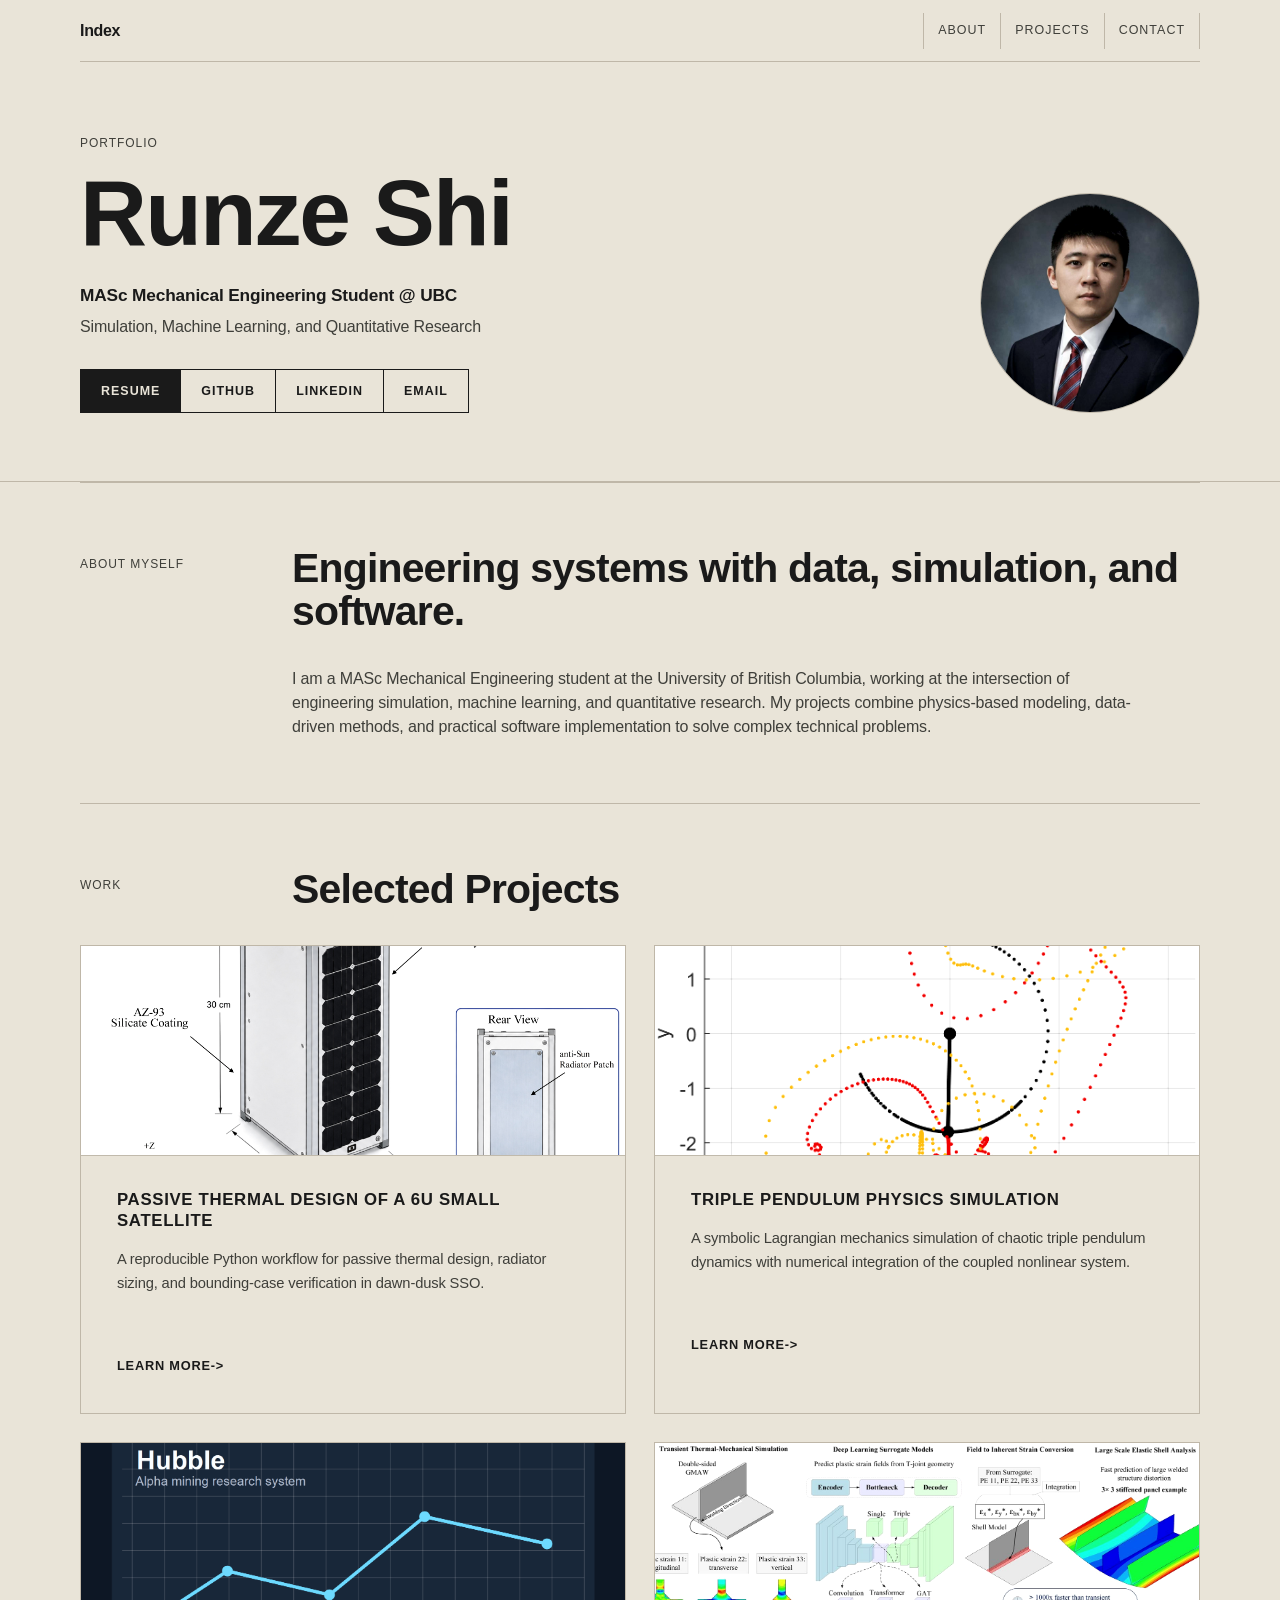
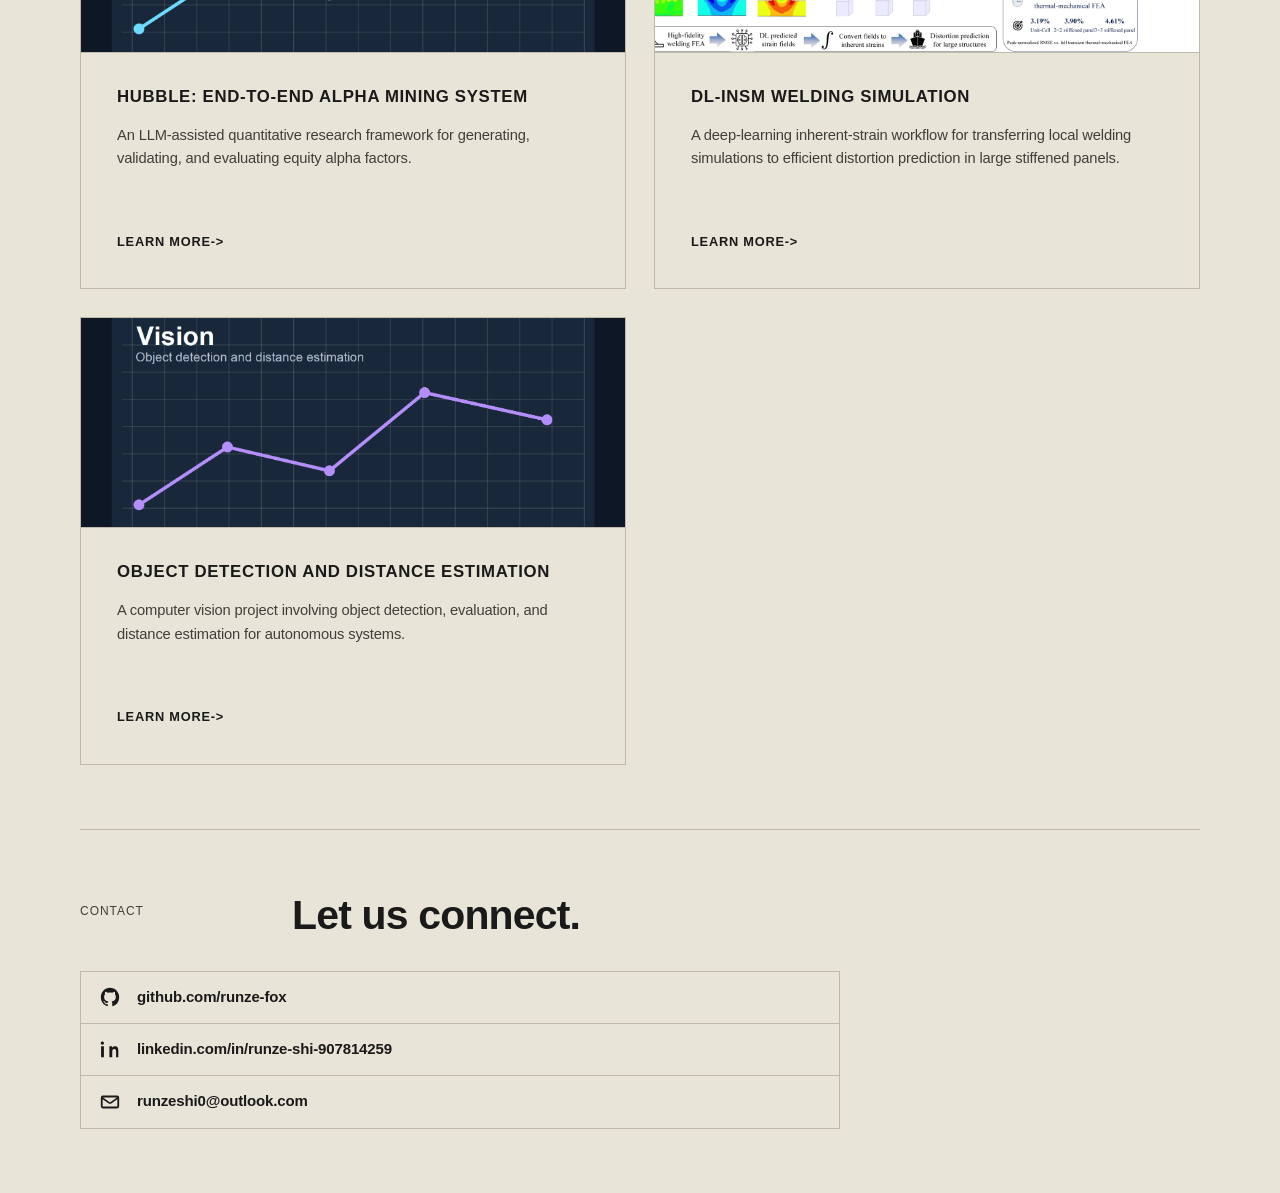
==== index.html @ c8fdd729 "Refine project card layout" ====
<!DOCTYPE html>
<html lang="en">

<head>
  <meta charset="UTF-8">
  <meta name="viewport" content="width=device-width, initial-scale=1.0">
  <title>Runze Shi | Portfolio</title>
  <link rel="stylesheet" href="style.css">
</head>

<body>
  <header class="site-header">
    <nav class="nav container">
      <a class="nav-logo" href="index.html">Index</a>
      <div class="nav-links">
        <a href="#about">About</a>
        <a href="#projects">Projects</a>
        <a href="#contact">Contact</a>
      </div>
    </nav>

    <section class="hero container">
      <div class="hero-content">
        <p class="eyebrow">Portfolio</p>
        <h1>Runze Shi</h1>
        <p class="subtitle">MASc Mechanical Engineering Student @ UBC</p>
        <p class="tagline">Simulation, Machine Learning, and Quantitative Research</p>
        <div class="button-row">
          <a class="button primary" href="resume.pdf">Resume</a>
          <a class="button" href="https://github.com/runze-fox">GitHub</a>
          <a class="button" href="https://www.linkedin.com/in/runze-shi-907814259/">LinkedIn</a>
          <a class="button" href="mailto:runzeshi0@outlook.com">Email</a>
        </div>
      </div>
      <img class="profile-image" src="images/myself.jpg" alt="Runze Shi portrait">
    </section>
  </header>

  <main>
    <section id="about" class="section container">
      <div class="section-heading">
        <p class="eyebrow">About Myself</p>
        <h2>Engineering systems with data, simulation, and software.</h2>
      </div>
      <p class="about-text">
        I am a MASc Mechanical Engineering student at the University of British Columbia, working at the intersection of
        engineering simulation, machine learning, and quantitative research. My projects combine physics-based modeling,
        data-driven methods, and practical software implementation to solve complex technical problems.
      </p>
    </section>

    <section id="projects" class="section container">
      <div class="section-heading">
        <p class="eyebrow">Work</p>
        <h2>Selected Projects</h2>
      </div>

      <div class="project-grid">
        <article class="project-card">
          <img src="images/satellite/6u%20thermal%20zoning%20figure.jpg"
            alt="Passive thermal zoning layout of a 6U small satellite">
          <div class="project-card-body">
            <h3>Passive Thermal Design of a 6U Small Satellite</h3>
            <p>A reproducible Python workflow for passive thermal design, radiator sizing, and bounding-case
              verification in dawn-dusk SSO.</p>
            <a class="details-button" href="projects/satellite.html">Learn More</a>
          </div>
        </article>

        <article class="project-card">
          <img src="images/pendulum/triple_pendulum_hd.png" alt="Triple pendulum chaotic trajectory visualization">
          <div class="project-card-body">
            <h3>Triple Pendulum Physics Simulation</h3>
            <p>A symbolic Lagrangian mechanics simulation of chaotic triple pendulum dynamics with numerical
              integration of the coupled nonlinear system.</p>
            <a class="details-button" href="projects/pendulum.html">Learn More</a>
          </div>
        </article>

        <article class="project-card">
          <img src="images/hubble-cover.png" alt="Hubble alpha mining system cover">
          <div class="project-card-body">
            <h3>Hubble: End-to-end Alpha Mining System</h3>
            <p>An LLM-assisted quantitative research framework for generating, validating, and evaluating equity alpha
              factors.</p>
            <a class="details-button" href="projects/hubble.html">Learn More</a>
          </div>
        </article>

        <article class="project-card">
          <img src="images/welding-cover.jpg" alt="DL-InSM welding simulation graphical abstract">
          <div class="project-card-body">
            <h3>DL-InSM Welding Simulation</h3>
            <p>A deep-learning inherent-strain workflow for transferring local welding simulations to efficient
              distortion prediction in large stiffened panels.</p>
            <a class="details-button" href="projects/welding.html">Learn More</a>
          </div>
        </article>

        <article class="project-card">
          <img src="images/dji-cover.png" alt="Object detection and distance estimation cover">
          <div class="project-card-body">
            <h3>Object Detection and Distance Estimation</h3>
            <p>A computer vision project involving object detection, evaluation, and distance estimation for autonomous
              systems.</p>
            <a class="details-button" href="projects/dji.html">Learn More</a>
          </div>
        </article>
      </div>
    </section>

    <section id="contact" class="section container contact-section">
      <div class="section-heading">
        <p class="eyebrow">Contact</p>
        <h2>Let us connect.</h2>
      </div>
      <div class="contact-links">
        <a class="contact-link" href="https://github.com/runze-fox" aria-label="GitHub profile">
          <svg class="contact-icon" viewBox="0 0 24 24" aria-hidden="true">
            <path
              d="M12 2C6.48 2 2 6.58 2 12.25c0 4.53 2.87 8.37 6.84 9.73.5.09.68-.22.68-.49 0-.24-.01-.88-.01-1.72-2.78.62-3.37-1.37-3.37-1.37-.45-1.18-1.11-1.5-1.11-1.5-.91-.64.07-.63.07-.63 1 .07 1.53 1.06 1.53 1.06.89 1.56 2.34 1.11 2.91.85.09-.66.35-1.11.63-1.37-2.22-.26-4.56-1.14-4.56-5.06 0-1.12.39-2.03 1.03-2.75-.1-.26-.45-1.3.1-2.71 0 0 .84-.28 2.75 1.05A9.36 9.36 0 0 1 12 7c.85 0 1.7.12 2.5.34 1.9-1.33 2.74-1.05 2.74-1.05.55 1.41.2 2.45.1 2.71.64.72 1.03 1.63 1.03 2.75 0 3.93-2.34 4.79-4.57 5.05.36.32.68.94.68 1.9 0 1.37-.01 2.47-.01 2.8 0 .27.18.59.69.49A10.2 10.2 0 0 0 22 12.25C22 6.58 17.52 2 12 2Z">
            </path>
          </svg>
          <span>github.com/runze-fox</span>
        </a>
        <a class="contact-link" href="https://www.linkedin.com/in/runze-shi-907814259/" aria-label="LinkedIn profile">
          <svg class="contact-icon" viewBox="0 0 24 24" aria-hidden="true">
            <path
              d="M5.37 21H2.24V8.98h3.13V21ZM3.8 7.33A1.82 1.82 0 1 1 3.81 3.7a1.82 1.82 0 0 1 0 3.63ZM21.76 21h-3.13v-5.85c0-1.4-.03-3.19-1.94-3.19-1.94 0-2.24 1.52-2.24 3.08V21h-3.13V8.98h3v1.64h.04c.42-.79 1.44-1.63 2.96-1.63 3.17 0 3.75 2.09 3.75 4.8V21h-.31Z">
            </path>
          </svg>
          <span>linkedin.com/in/runze-shi-907814259</span>
        </a>
        <a class="contact-link" href="mailto:runzeshi0@outlook.com" aria-label="Email Runze Shi">
          <svg class="contact-icon" viewBox="0 0 24 24" aria-hidden="true">
            <path
              d="M4.25 5h15.5A2.25 2.25 0 0 1 22 7.25v9.5A2.25 2.25 0 0 1 19.75 19H4.25A2.25 2.25 0 0 1 2 16.75v-9.5A2.25 2.25 0 0 1 4.25 5Zm.14 2 7.33 5.15c.17.12.39.12.56 0L19.61 7H4.39Zm15.61 1.92-6.57 4.61a2.48 2.48 0 0 1-2.86 0L4 8.92v7.83c0 .14.11.25.25.25h15.5c.14 0 .25-.11.25-.25V8.92Z">
            </path>
          </svg>
          <span>runzeshi0@outlook.com</span>
        </a>
      </div>
    </section>
  </main>
</body>

</html>
---- style.css ----
:root {
  --braun-bg: #E9E4D8;
  --braun-surface: #DED8CB;
  --braun-text-main: #1A1A1A;
  --braun-text-muted: #3F3F3A;
  --braun-border: #BFB7A8;
  --braun-accent-yellow: #FFCC00;

  --bg: var(--braun-bg);
  --bg-soft: var(--braun-surface);
  --card: var(--braun-bg);
  --card-hover: #E7E7E7;
  --text: var(--braun-text-main);
  --muted: var(--braun-text-muted);
  --subtle: var(--braun-text-muted);
  --accent: var(--braun-accent-yellow);
  --accent-strong: var(--braun-text-main);
  --border: var(--braun-border);
  --shadow: none;
}

* {
  box-sizing: border-box;
  border-radius: 0 !important;
  box-shadow: none !important;
}

html {
  scroll-behavior: smooth;
}

body {
  margin: 0;
  background: var(--braun-bg);
  color: var(--braun-text-main);
  font-family: "Inter", "Helvetica Neue", Arial, sans-serif;
  font-size: 15px;
  line-height: 1.5;
  letter-spacing: -0.01em;
}

a {
  color: inherit;
  text-decoration: none;
  transition: all 0.1s ease;
}

img {
  display: block;
  max-width: 100%;
}

.container {
  width: min(100% - 48px, 1120px);
  margin: 0 auto;
}

.site-header {
  background: var(--braun-bg);
  border-bottom: 1px solid var(--braun-border);
}

.nav {
  display: flex;
  align-items: center;
  justify-content: space-between;
  min-height: 62px;
  border-bottom: 1px solid var(--braun-border);
}

.nav-logo {
  color: var(--braun-text-main);
  font-size: 1rem;
  font-weight: 700;
  letter-spacing: -0.02em;
}

.nav-links {
  display: flex;
  gap: 0;
  color: var(--braun-text-muted);
  font-size: 0.78rem;
  font-weight: 500;
  letter-spacing: 0.08em;
  text-transform: uppercase;
}

.nav-links a {
  display: inline-flex;
  align-items: center;
  min-height: 36px;
  padding: 0 14px;
  border-left: 1px solid var(--braun-border);
}

.nav-links a:last-child {
  border-right: 1px solid var(--braun-border);
}

.nav-links a:hover,
.contact-links a:hover {
  background: var(--braun-accent-yellow);
  color: #000;
}

.hero {
  display: grid;
  grid-template-columns: minmax(0, 1fr) 220px;
  gap: 56px;
  align-items: end;
  padding: 72px 0 68px;
}

.eyebrow {
  margin: 0 0 18px;
  color: var(--braun-text-muted);
  font-size: 0.75rem;
  font-weight: 500;
  letter-spacing: 0.08em;
  text-transform: uppercase;
}

h1,
h2,
h3,
p {
  overflow-wrap: anywhere;
}

h1,
h2,
h3 {
  color: var(--braun-text-main);
  font-weight: 700;
  letter-spacing: -0.02em;
}

h1 {
  margin: 0;
  font-size: clamp(3rem, 8vw, 5.8rem);
  line-height: 0.94;
}

h2 {
  margin: 0;
  font-size: clamp(1.55rem, 3.2vw, 2.65rem);
  line-height: 1.05;
}

h3 {
  margin: 0;
  font-size: 1.35rem;
  line-height: 1.12;
}

.subtitle {
  max-width: 720px;
  margin: 26px 0 6px;
  color: var(--braun-text-main);
  font-size: 1.08rem;
  font-weight: 700;
}

.tagline {
  max-width: 720px;
  margin: 0;
  color: var(--braun-text-muted);
  font-size: 1rem;
}

.button-row {
  display: flex;
  flex-wrap: wrap;
  gap: 0;
  margin-top: 30px;
}

.button,
.details-button,
.back-link {
  display: inline-flex;
  align-items: center;
  justify-content: center;
  min-height: 44px;
  padding: 0 20px;
  border: 1px solid var(--braun-text-main);
  background: transparent;
  color: var(--braun-text-main);
  font-size: 0.78rem;
  font-weight: 700;
  letter-spacing: 0.08em;
  text-transform: uppercase;
  transition: all 0.1s ease;
}

.button+.button,
.link-list .button+.button {
  margin-left: -1px;
}

.button:hover,
.back-link:hover {
  background: var(--braun-text-main);
  color: var(--braun-bg);
}

.button.primary,
.details-button {
  background: var(--braun-text-main);
  border-color: var(--braun-text-main);
  color: var(--braun-bg);
}

.button.primary:hover,
.details-button:hover {
  background: var(--braun-accent-yellow);
  border-color: var(--braun-accent-yellow);
  color: #000;
}

.profile-image {
  width: 220px;
  aspect-ratio: 1;
  object-fit: cover;
  object-position: center 42%;
  border: 1px solid var(--braun-border);
  border-radius: 50% !important;
  filter: grayscale(10%) contrast(105%);
}

.section {
  padding: 64px 0;
  border-top: 1px solid var(--braun-border);
}

.section-heading {
  display: grid;
  grid-template-columns: 180px minmax(0, 1fr);
  gap: 32px;
  align-items: start;
  max-width: none;
  margin-bottom: 34px;
}

.section-heading .eyebrow {
  margin: 0;
  padding-top: 8px;
}

.about-text {
  max-width: 860px;
  margin: 0 0 0 212px;
  color: var(--braun-text-muted);
  font-size: 1rem;
}

.project-grid {
  display: grid;
  grid-template-columns: repeat(2, minmax(0, 1fr));
  gap: 28px;
  background: transparent;
  border: 0;
}

.project-card {
  overflow: hidden;
  background: var(--braun-bg);
  border: 1px solid var(--braun-border);
  transition: all 0.1s ease;
}

.project-card:hover {
  background: var(--card-hover);
}

.project-card img {
  width: 100%;
  height: 210px;
  object-fit: cover;
  background: var(--braun-surface);
  border-bottom: 1px solid var(--braun-border);
  filter: grayscale(10%) contrast(105%);
}

.project-card-body {
  padding: 34px 36px 36px;
}

.project-card-body h3 {
  font-size: 1.05rem;
  line-height: 1.25;
  letter-spacing: 0.04em;
  text-transform: uppercase;
}

.project-card-body p {
  min-height: 78px;
  margin: 16px 0 28px;
  color: var(--braun-text-muted);
  font-size: 0.92rem;
  font-weight: 400;
  line-height: 1.62;
}

.project-card .details-button {
  min-height: auto;
  padding: 0;
  border: 0;
  background: transparent;
  color: var(--braun-text-main);
  font-size: 0.8rem;
  letter-spacing: 0.06em;
}

.project-card .details-button::after {
  content: " ->";
  color: var(--braun-text-main);
}

.project-card .details-button:hover {
  background: transparent;
  color: var(--braun-text-main);
}

.project-card .details-button:hover::after {
  color: var(--braun-accent-yellow);
}

.contact-section {
  border-top: 1px solid var(--braun-border);
}

.contact-links {
  display: grid;
  gap: 0;
  max-width: 760px;
  border: 1px solid var(--braun-border);
}

.contact-link {
  display: flex;
  align-items: center;
  gap: 16px;
  min-height: 52px;
  padding: 0 18px;
  background: var(--braun-bg);
  border-bottom: 1px solid var(--braun-border);
  color: var(--braun-text-main);
  font-weight: 700;
  transition: all 0.1s ease;
}

.contact-link:last-child {
  border-bottom: 0;
}

.contact-link:hover {
  background: var(--braun-accent-yellow);
  color: #000;
}

.contact-icon {
  flex: 0 0 22px;
  width: 22px;
  height: 22px;
  fill: currentColor;
}

.contact-link span {
  overflow-wrap: anywhere;
}

.project-page {
  padding: 56px 0 78px;
}

.project-hero {
  max-width: 900px;
  margin-bottom: 36px;
}

.project-hero h1 {
  margin-bottom: 20px;
  font-size: clamp(2rem, 4vw, 3.5rem);
  line-height: 1;
}

.project-summary {
  max-width: 820px;
  color: var(--braun-text-main);
  font-size: 1.08rem;
}

.detail-section {
  padding: 44px 0;
  border-top: 1px solid var(--braun-border);
}

.detail-section h2 {
  margin: 0 0 26px;
  padding-bottom: 14px;
  border-bottom: 1px solid var(--braun-border);
  font-size: clamp(1.2rem, 2vw, 1.75rem);
  line-height: 1.04;
}

.detail-section> :not(h2) {
  max-width: 980px;
}

.detail-section p,
.detail-section li {
  color: var(--braun-text-main);
}

.detail-section p {
  margin-top: 0;
  max-width: 980px;
  font-size: 1.03rem;
}

.detail-section ul {
  max-width: 980px;
  margin: 0;
  padding-left: 18px;
}

.detail-section li+li {
  margin-top: 10px;
}

.figure-grid {
  display: grid;
  grid-template-columns: 1fr;
  gap: 1px;
  background: var(--braun-border);
  border: 1px solid var(--braun-border);
}

.paper-figure-grid {
  grid-template-columns: repeat(2, minmax(0, 1fr));
}

.paper-figure-grid .wide {
  grid-column: 1 / -1;
}

.figure-placeholder {
  display: grid;
  min-height: 240px;
  place-items: center;
  padding: 24px;
  background: var(--braun-surface);
  border: 1px dashed var(--braun-border);
  color: var(--braun-text-muted);
  text-align: center;
}

.figure-card {
  overflow: hidden;
  margin: 0;
  background: var(--braun-bg);
  border: 0;
}

.figure-card img {
  width: 100%;
  aspect-ratio: 16 / 9;
  object-fit: contain;
  background: #F5F2EA;
  border-bottom: 1px solid var(--braun-border);
  filter: grayscale(10%) contrast(105%);
}

.figure-card video {
  display: block;
  width: 100%;
  aspect-ratio: 16 / 9;
  background: #0B0B0E;
  border-bottom: 1px solid var(--braun-border);
}

.figure-card figcaption {
  padding: 18px 20px;
  color: var(--braun-text-main);
  font-size: 0.95rem;
}

.project-note {
  padding: 16px 18px;
  background: var(--braun-surface);
  border-left: 4px solid var(--braun-accent-yellow);
}

.link-list {
  display: flex;
  flex-wrap: wrap;
  gap: 0;
}

.footer-actions {
  padding-top: 44px;
  border-top: 1px solid var(--braun-border);
}

@media (max-width: 760px) {
  .container {
    width: min(100% - 28px, 1120px);
  }

  .nav {
    align-items: flex-start;
    flex-direction: column;
    gap: 14px;
    padding: 18px 0;
  }

  .nav-links {
    width: 100%;
    display: grid;
    grid-template-columns: repeat(3, 1fr);
  }

  .nav-links a {
    justify-content: center;
    border: 1px solid var(--braun-border);
    border-right: 0;
  }

  .nav-links a:last-child {
    border-right: 1px solid var(--braun-border);
  }

  .hero {
    grid-template-columns: 1fr;
    gap: 32px;
    align-items: start;
    padding: 52px 0 58px;
  }

  .profile-image {
    width: min(100%, 240px);
  }

  .section {
    padding: 52px 0;
  }

  .section-heading {
    grid-template-columns: 1fr;
    gap: 18px;
  }

  .about-text {
    margin-left: 0;
  }

  .project-grid,
  .figure-grid {
    grid-template-columns: 1fr;
  }

  .paper-figure-grid .wide {
    grid-column: auto;
  }

  .project-card-body p {
    min-height: 0;
  }

  .button,
  .back-link {
    width: 100%;
  }

  .button+.button,
  .link-list .button+.button {
    margin-left: 0;
    margin-top: -1px;
  }

  .button-row,
  .link-list {
    width: 100%;
  }
}
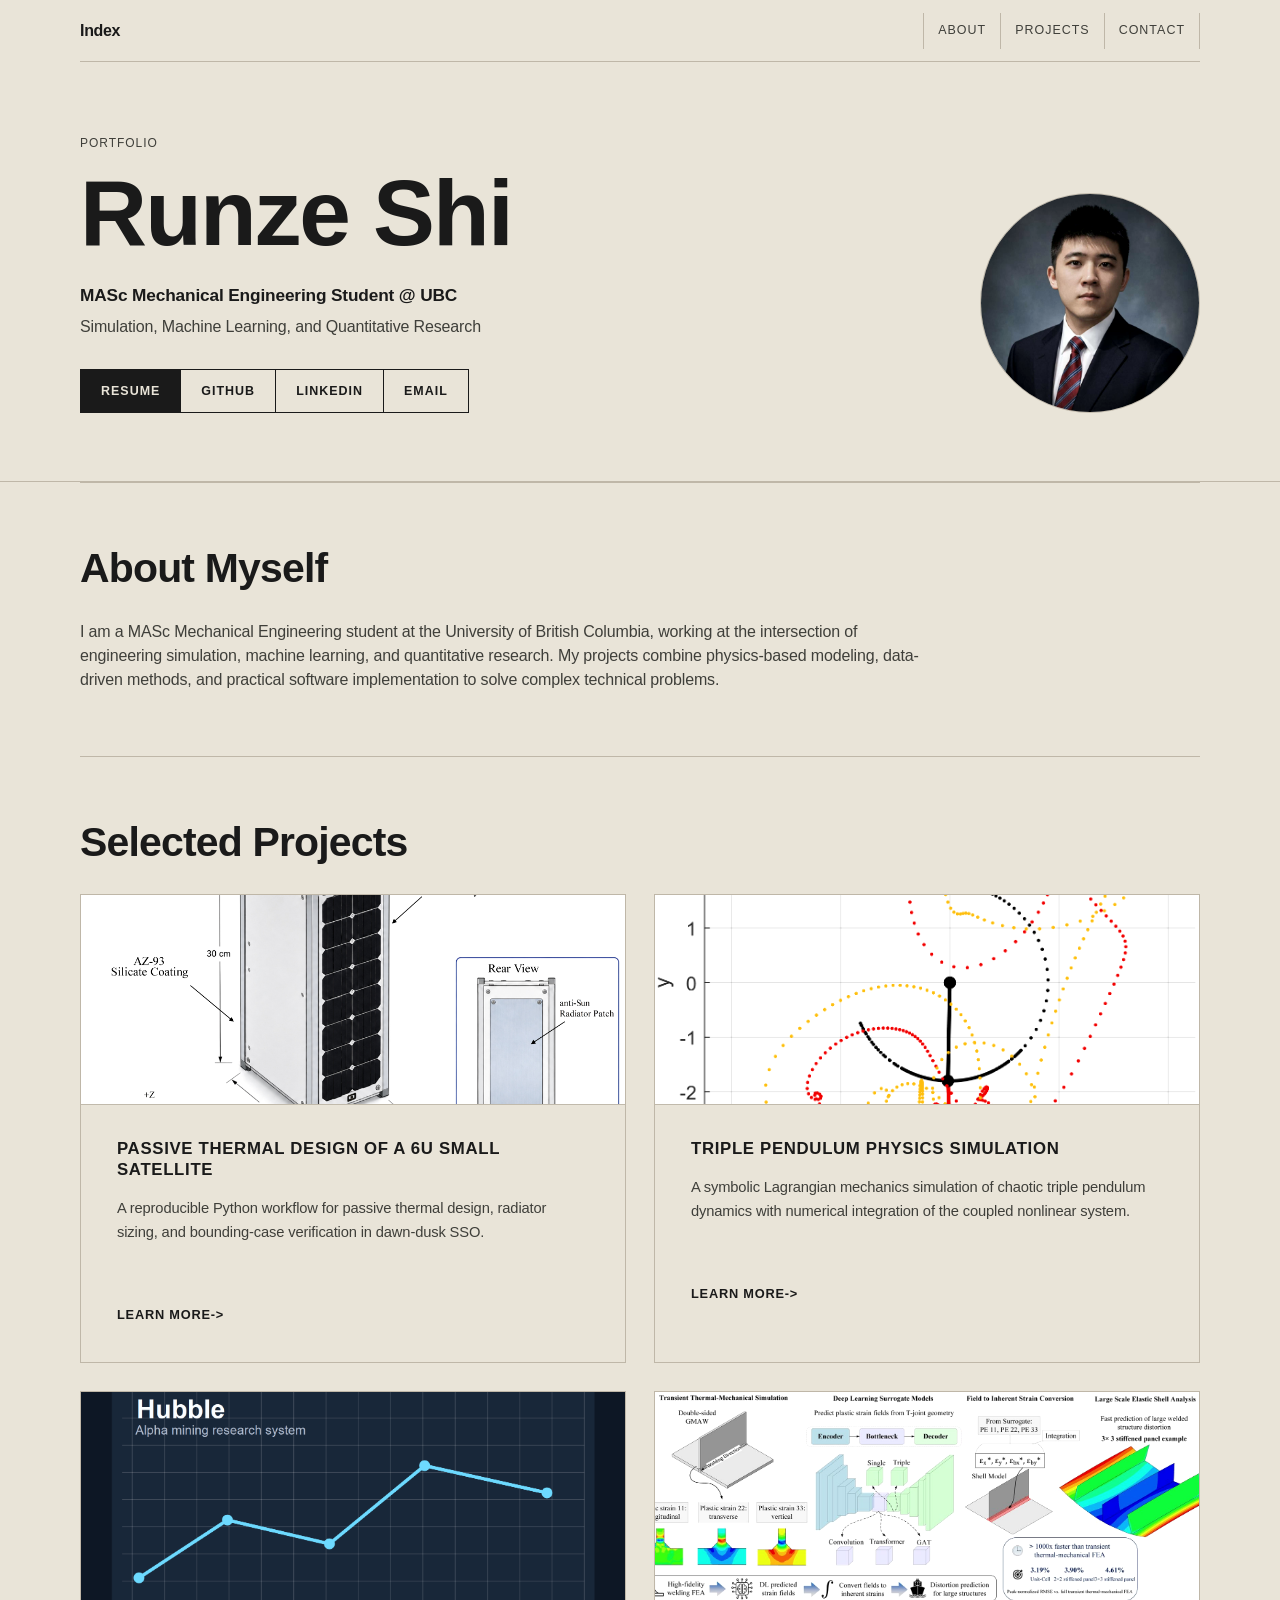
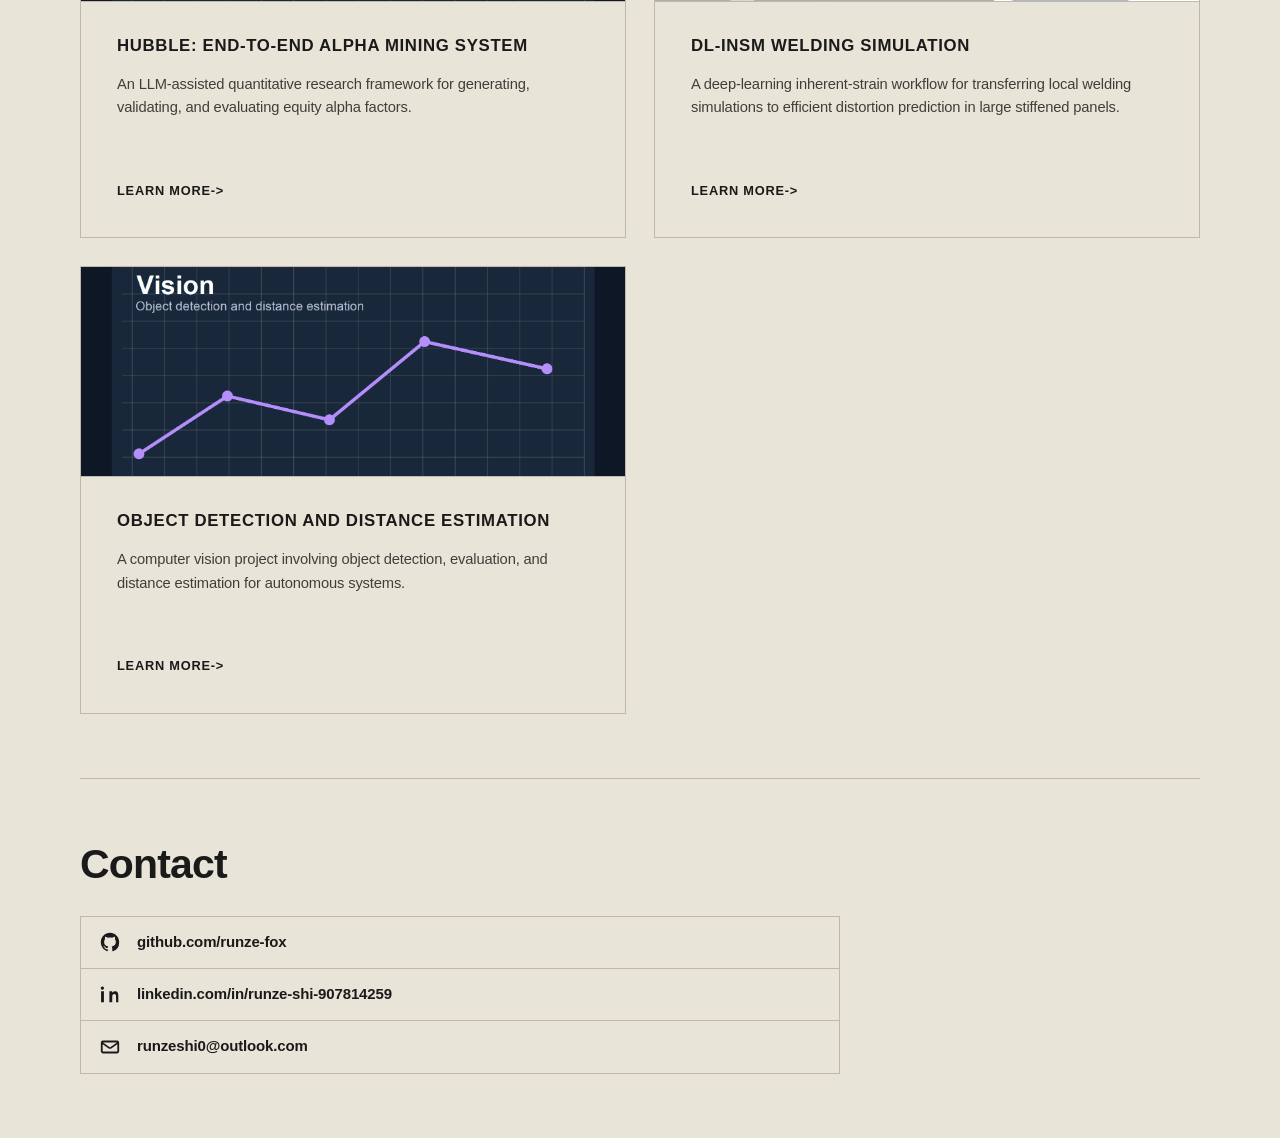
==== commit 24ce7308: "Simplify homepage section headings" ====
--- a/index.html
+++ b/index.html
@@ -39,8 +39,7 @@
   <main>
     <section id="about" class="section container">
       <div class="section-heading">
-        <p class="eyebrow">About Myself</p>
-        <h2>Engineering systems with data, simulation, and software.</h2>
+        <h2>About Myself</h2>
       </div>
       <p class="about-text">
         I am a MASc Mechanical Engineering student at the University of British Columbia, working at the intersection of
@@ -51,7 +50,6 @@
 
     <section id="projects" class="section container">
       <div class="section-heading">
-        <p class="eyebrow">Work</p>
         <h2>Selected Projects</h2>
       </div>
 
@@ -111,8 +109,7 @@
 
     <section id="contact" class="section container contact-section">
       <div class="section-heading">
-        <p class="eyebrow">Contact</p>
-        <h2>Let us connect.</h2>
+        <h2>Contact</h2>
       </div>
       <div class="contact-links">
         <a class="contact-link" href="https://github.com/runze-fox" aria-label="GitHub profile">
--- a/style.css
+++ b/style.css
@@ -234,22 +234,13 @@
 }
 
 .section-heading {
-  display: grid;
-  grid-template-columns: 180px minmax(0, 1fr);
-  gap: 32px;
-  align-items: start;
-  max-width: none;
-  margin-bottom: 34px;
-}
-
-.section-heading .eyebrow {
-  margin: 0;
-  padding-top: 8px;
+  max-width: 860px;
+  margin-bottom: 30px;
 }
 
 .about-text {
   max-width: 860px;
-  margin: 0 0 0 212px;
+  margin: 0;
   color: var(--braun-text-muted);
   font-size: 1rem;
 }
@@ -546,11 +537,6 @@
     padding: 52px 0;
   }
 
-  .section-heading {
-    grid-template-columns: 1fr;
-    gap: 18px;
-  }
-
   .about-text {
     margin-left: 0;
   }
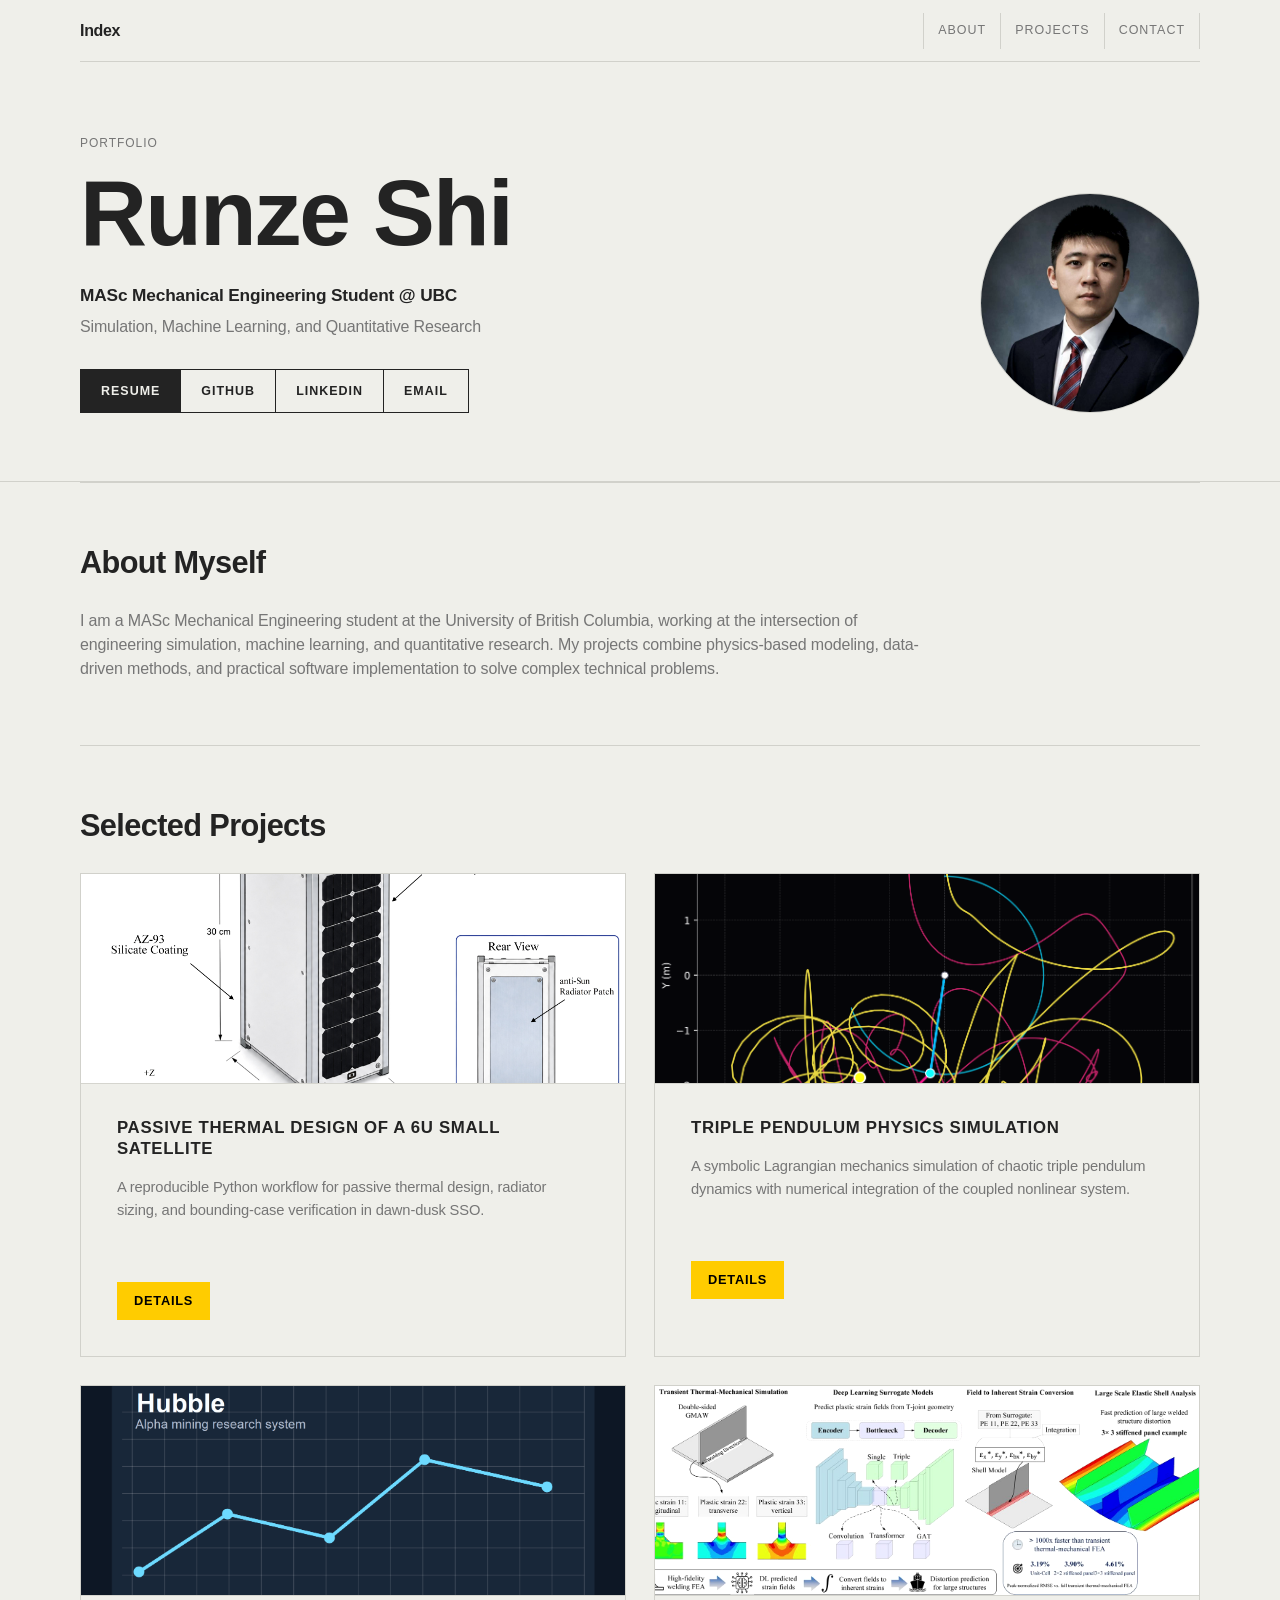
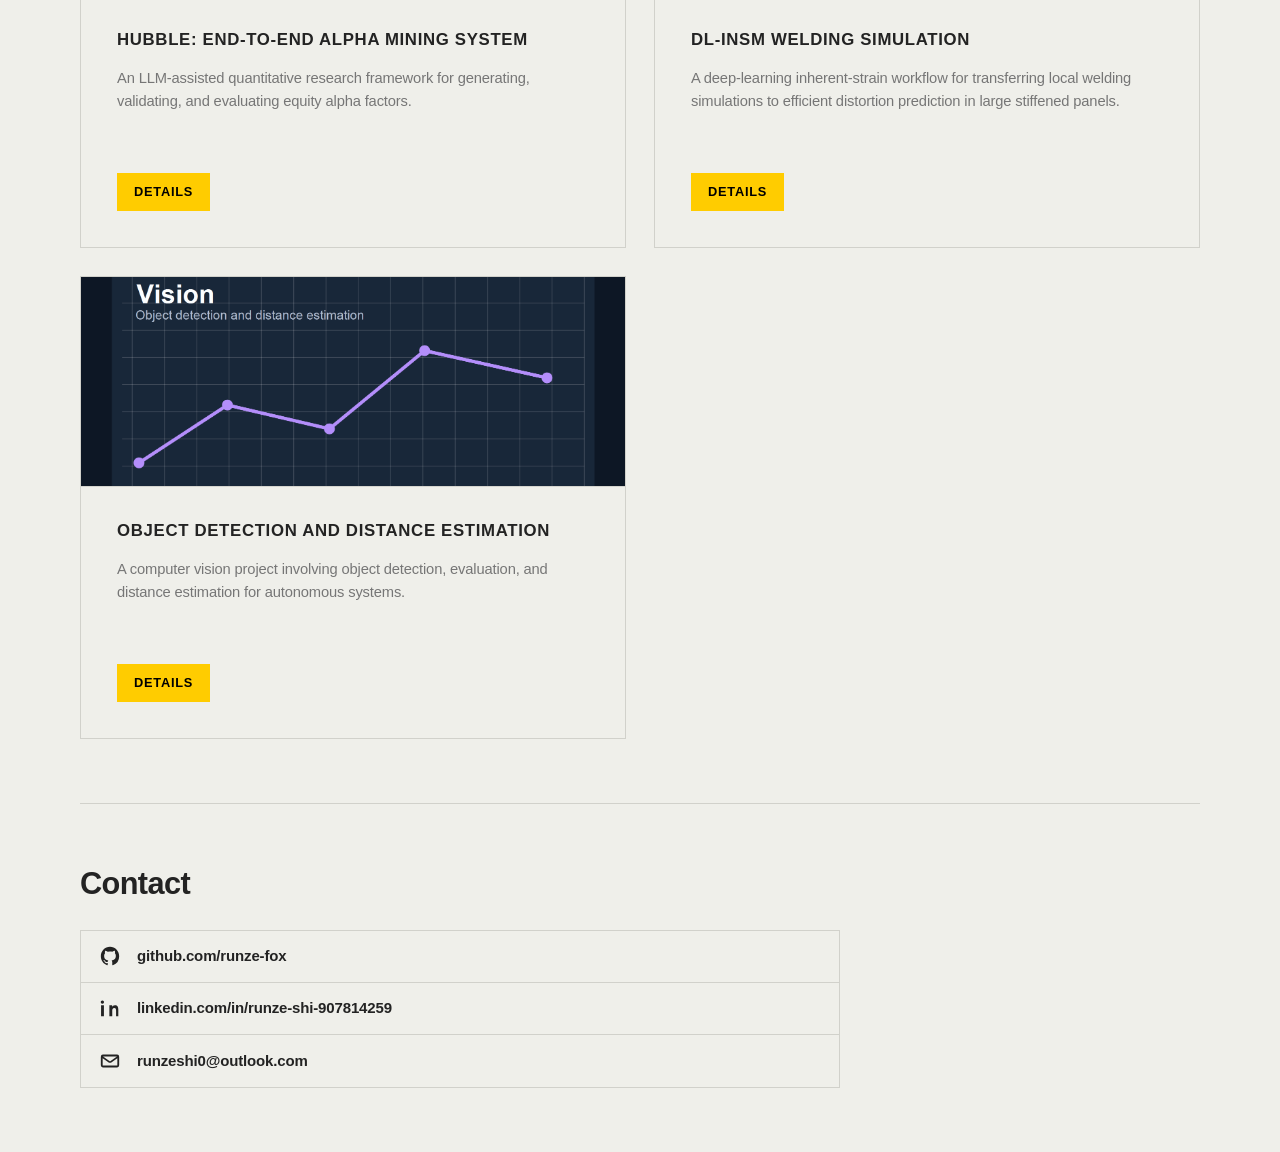
==== commit dfe90ce6: "Update pendulum cover and details buttons" ====
--- a/index.html
+++ b/index.html
@@ -61,17 +61,17 @@
             <h3>Passive Thermal Design of a 6U Small Satellite</h3>
             <p>A reproducible Python workflow for passive thermal design, radiator sizing, and bounding-case
               verification in dawn-dusk SSO.</p>
-            <a class="details-button" href="projects/satellite.html">Learn More</a>
+            <a class="details-button" href="projects/satellite.html">DETAILS</a>
           </div>
         </article>
 
         <article class="project-card">
-          <img src="images/pendulum/triple_pendulum_hd.png" alt="Triple pendulum chaotic trajectory visualization">
+          <img src="images/pendulum/triple_pendulum_cover.png" alt="Triple pendulum chaotic trajectory visualization">
           <div class="project-card-body">
             <h3>Triple Pendulum Physics Simulation</h3>
             <p>A symbolic Lagrangian mechanics simulation of chaotic triple pendulum dynamics with numerical
               integration of the coupled nonlinear system.</p>
-            <a class="details-button" href="projects/pendulum.html">Learn More</a>
+            <a class="details-button" href="projects/pendulum.html">DETAILS</a>
           </div>
         </article>
 
@@ -81,7 +81,7 @@
             <h3>Hubble: End-to-end Alpha Mining System</h3>
             <p>An LLM-assisted quantitative research framework for generating, validating, and evaluating equity alpha
               factors.</p>
-            <a class="details-button" href="projects/hubble.html">Learn More</a>
+            <a class="details-button" href="projects/hubble.html">DETAILS</a>
           </div>
         </article>
 
@@ -91,7 +91,7 @@
             <h3>DL-InSM Welding Simulation</h3>
             <p>A deep-learning inherent-strain workflow for transferring local welding simulations to efficient
               distortion prediction in large stiffened panels.</p>
-            <a class="details-button" href="projects/welding.html">Learn More</a>
+            <a class="details-button" href="projects/welding.html">DETAILS</a>
           </div>
         </article>
 
@@ -101,7 +101,7 @@
             <h3>Object Detection and Distance Estimation</h3>
             <p>A computer vision project involving object detection, evaluation, and distance estimation for autonomous
               systems.</p>
-            <a class="details-button" href="projects/dji.html">Learn More</a>
+            <a class="details-button" href="projects/dji.html">DETAILS</a>
           </div>
         </article>
       </div>
--- a/style.css
+++ b/style.css
@@ -1,9 +1,9 @@
 :root {
-  --braun-bg: #E9E4D8;
-  --braun-surface: #DED8CB;
-  --braun-text-main: #1A1A1A;
-  --braun-text-muted: #3F3F3A;
-  --braun-border: #BFB7A8;
+  --braun-bg: #EFEFEA;
+  --braun-surface: #E6E6DF;
+  --braun-text-main: #232323;
+  --braun-text-muted: #767676;
+  --braun-border: #D1D1CB;
   --braun-accent-yellow: #FFCC00;
 
   --bg: var(--braun-bg);
@@ -143,7 +143,7 @@
 
 h2 {
   margin: 0;
-  font-size: clamp(1.55rem, 3.2vw, 2.65rem);
+  font-size: clamp(1.35rem, 2.4vw, 2.1rem);
   line-height: 1.05;
 }
 
@@ -238,6 +238,10 @@
   margin-bottom: 30px;
 }
 
+.section-heading h2 {
+  white-space: nowrap;
+}
+
 .about-text {
   max-width: 860px;
   margin: 0;
@@ -261,7 +265,7 @@
 }
 
 .project-card:hover {
-  background: var(--card-hover);
+  background: var(--braun-surface);
 }
 
 .project-card img {
@@ -294,27 +298,23 @@
 }
 
 .project-card .details-button {
-  min-height: auto;
-  padding: 0;
-  border: 0;
-  background: transparent;
-  color: var(--braun-text-main);
+  min-height: 38px;
+  padding: 0 16px;
+  border: 1px solid var(--braun-accent-yellow);
+  background: var(--braun-accent-yellow);
+  color: #000;
   font-size: 0.8rem;
   letter-spacing: 0.06em;
 }
 
 .project-card .details-button::after {
-  content: " ->";
-  color: var(--braun-text-main);
+  content: "";
 }
 
 .project-card .details-button:hover {
-  background: transparent;
-  color: var(--braun-text-main);
-}
-
-.project-card .details-button:hover::after {
-  color: var(--braun-accent-yellow);
+  background: var(--braun-text-main);
+  border-color: var(--braun-text-main);
+  color: var(--braun-bg);
 }
 
 .contact-section {
@@ -537,6 +537,10 @@
     padding: 52px 0;
   }
 
+  .section-heading h2 {
+    white-space: normal;
+  }
+
   .about-text {
     margin-left: 0;
   }
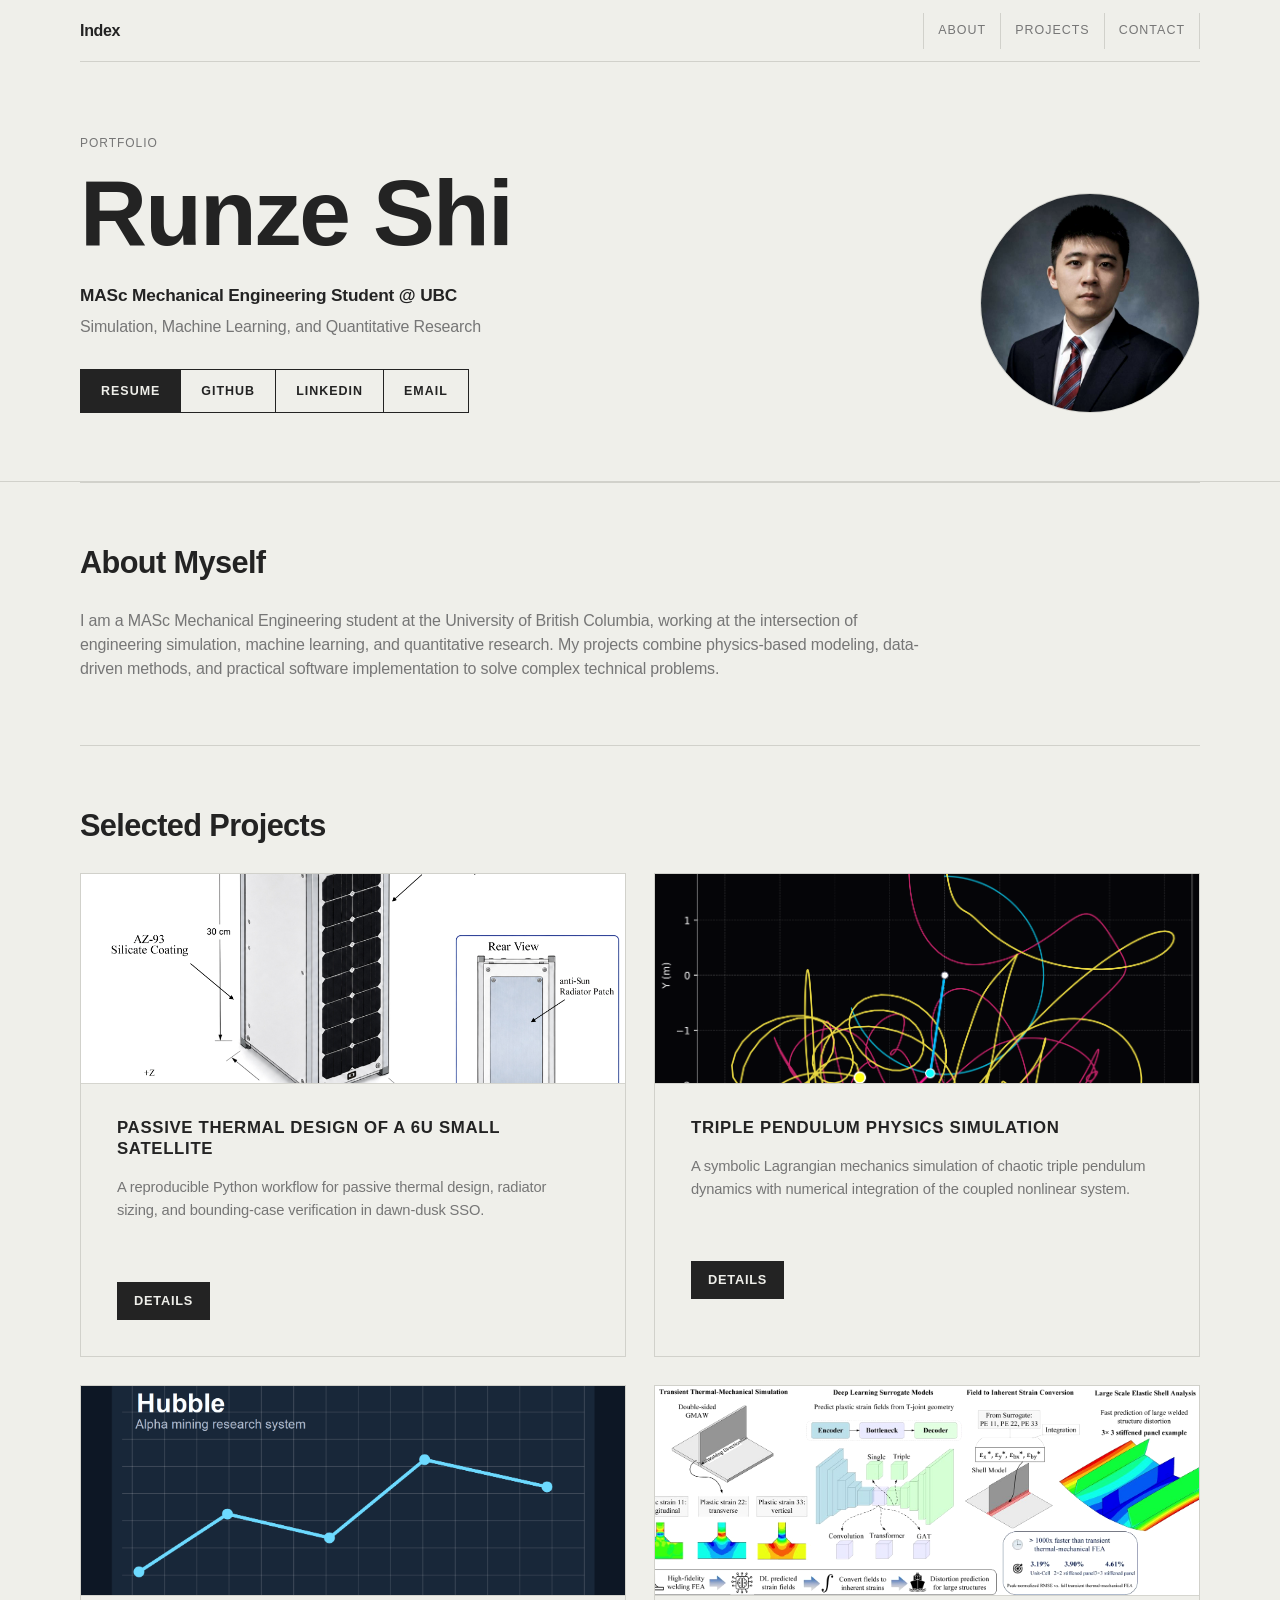
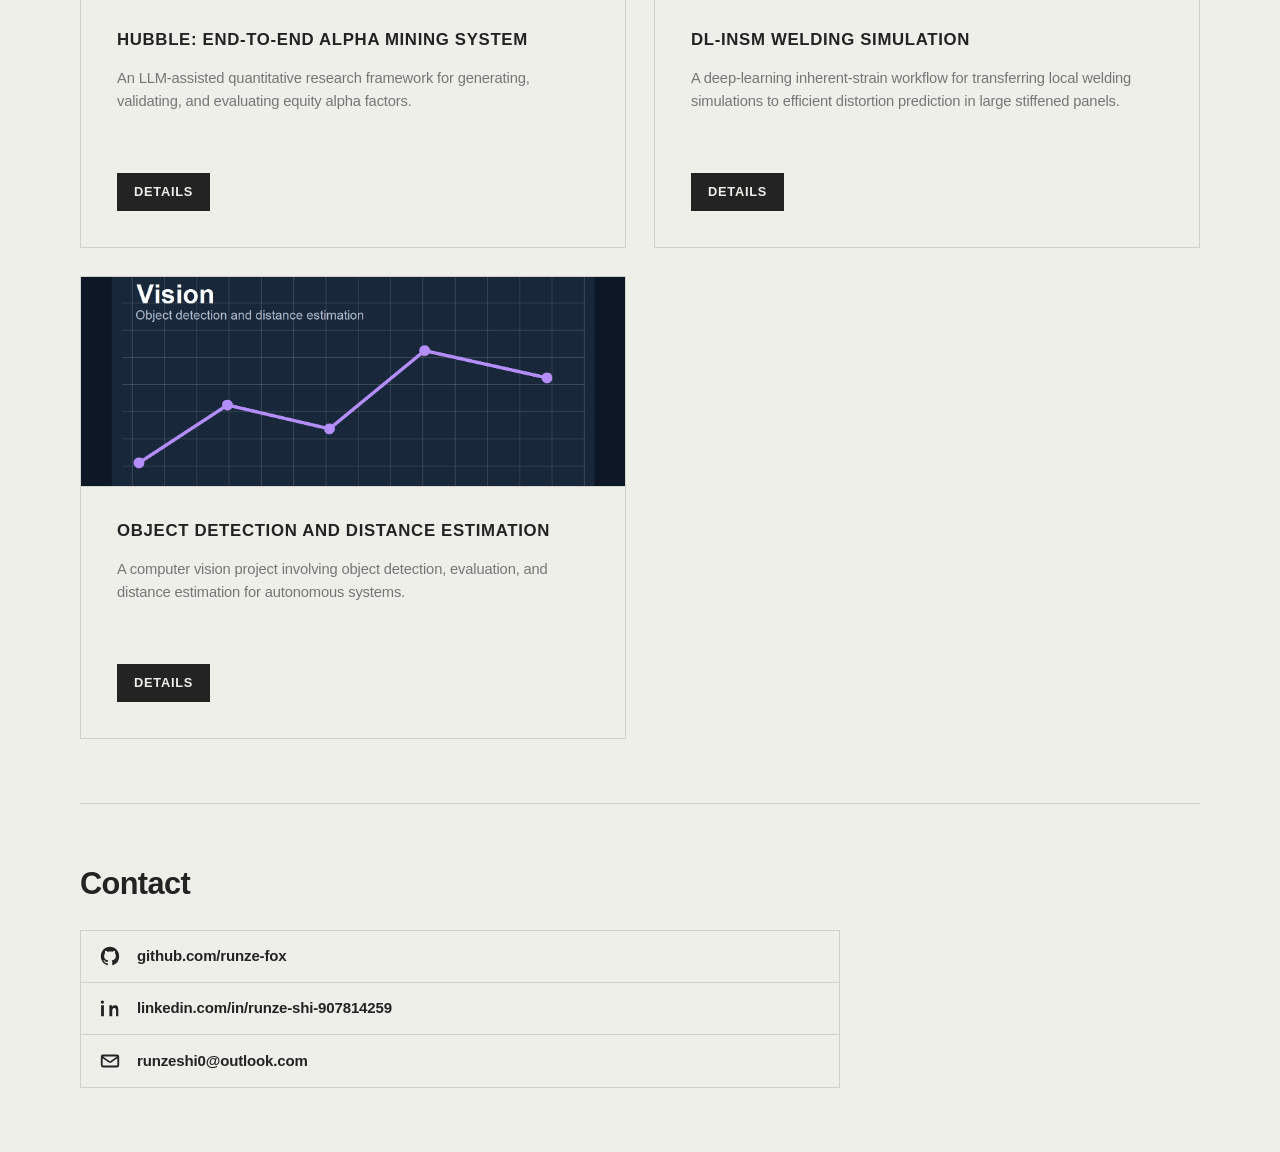
==== commit b5f7607b: "Bust stylesheet cache" ====
--- a/index.html
+++ b/index.html
@@ -5,7 +5,7 @@
   <meta charset="UTF-8">
   <meta name="viewport" content="width=device-width, initial-scale=1.0">
   <title>Runze Shi | Portfolio</title>
-  <link rel="stylesheet" href="style.css">
+  <link rel="stylesheet" href="style.css?v=20260714-1">
 </head>
 
 <body>
--- a/style.css
+++ b/style.css
@@ -300,9 +300,9 @@
 .project-card .details-button {
   min-height: 38px;
   padding: 0 16px;
-  border: 1px solid var(--braun-accent-yellow);
-  background: var(--braun-accent-yellow);
-  color: #000;
+  border: 1px solid var(--braun-text-main);
+  background: var(--braun-text-main);
+  color: var(--braun-bg);
   font-size: 0.8rem;
   letter-spacing: 0.06em;
 }
@@ -312,9 +312,9 @@
 }
 
 .project-card .details-button:hover {
-  background: var(--braun-text-main);
-  border-color: var(--braun-text-main);
-  color: var(--braun-bg);
+  background: var(--braun-accent-yellow);
+  border-color: var(--braun-accent-yellow);
+  color: #000;
 }
 
 .contact-section {
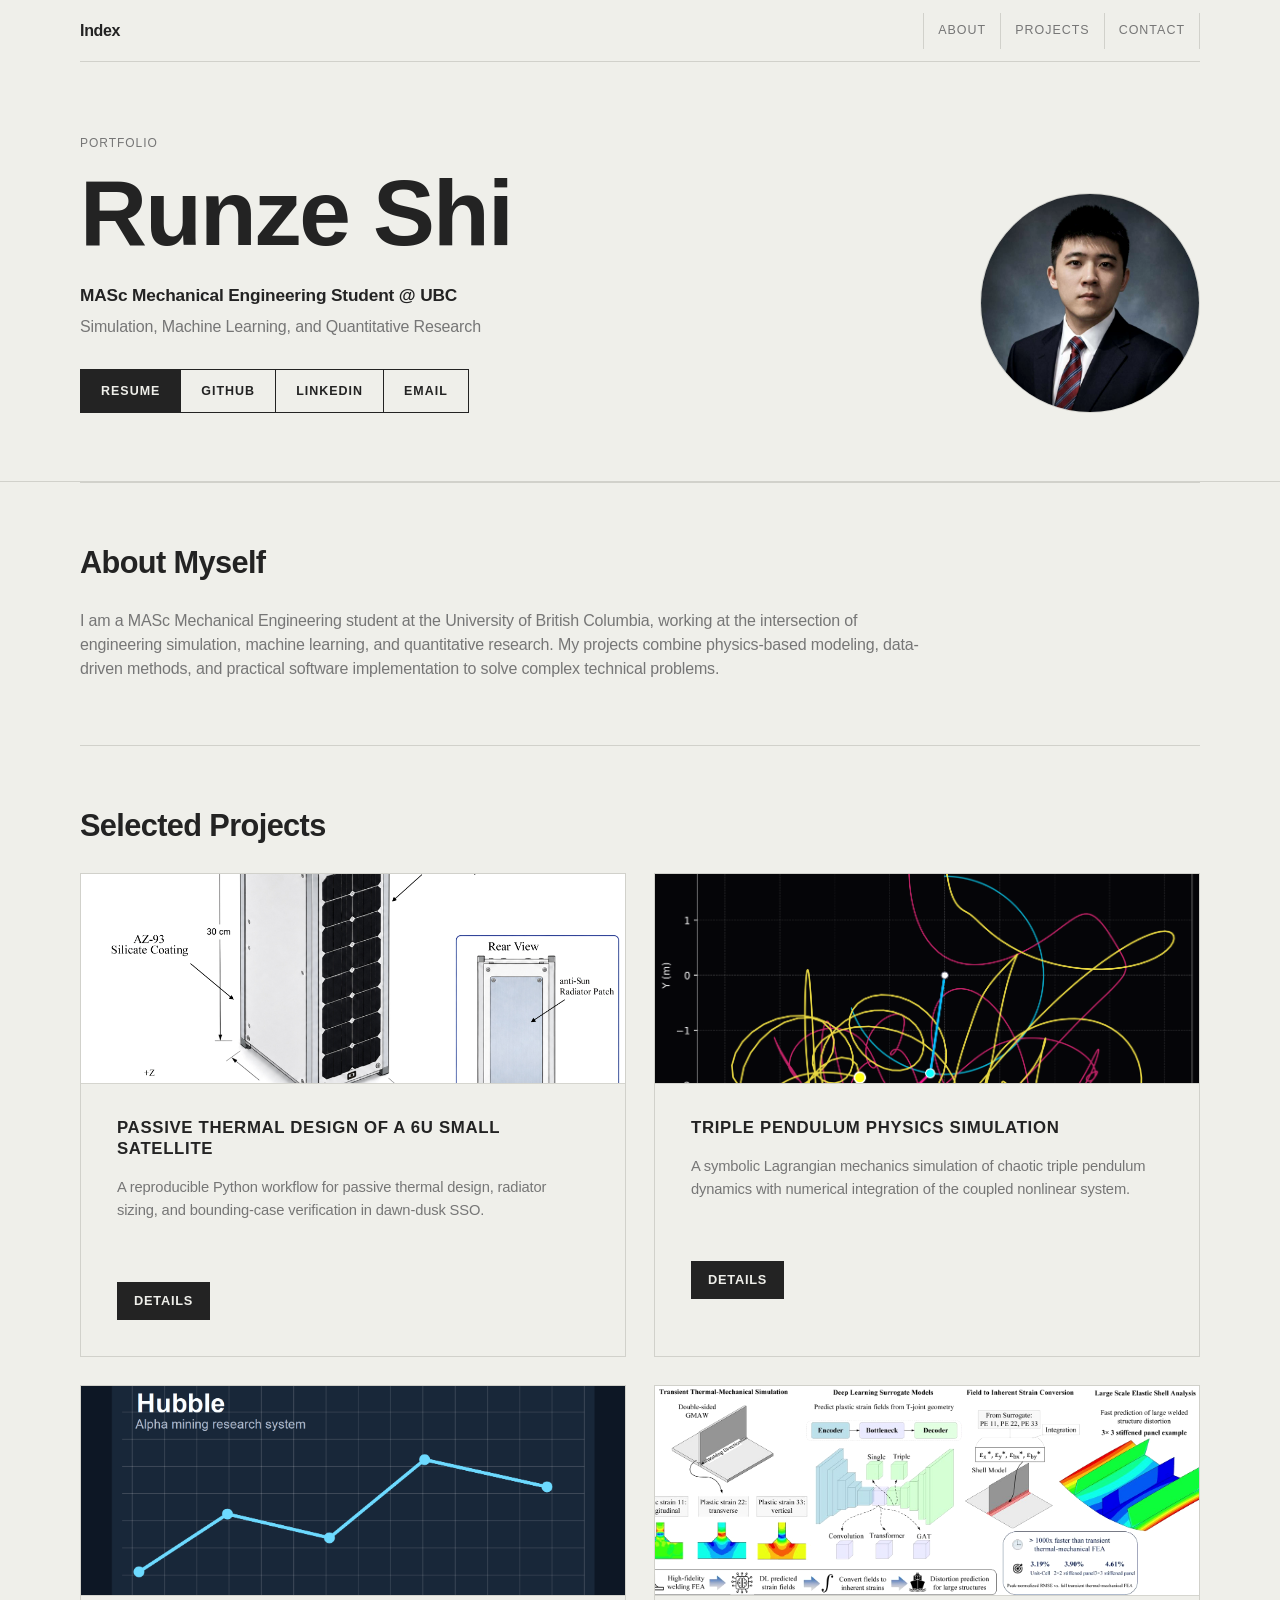
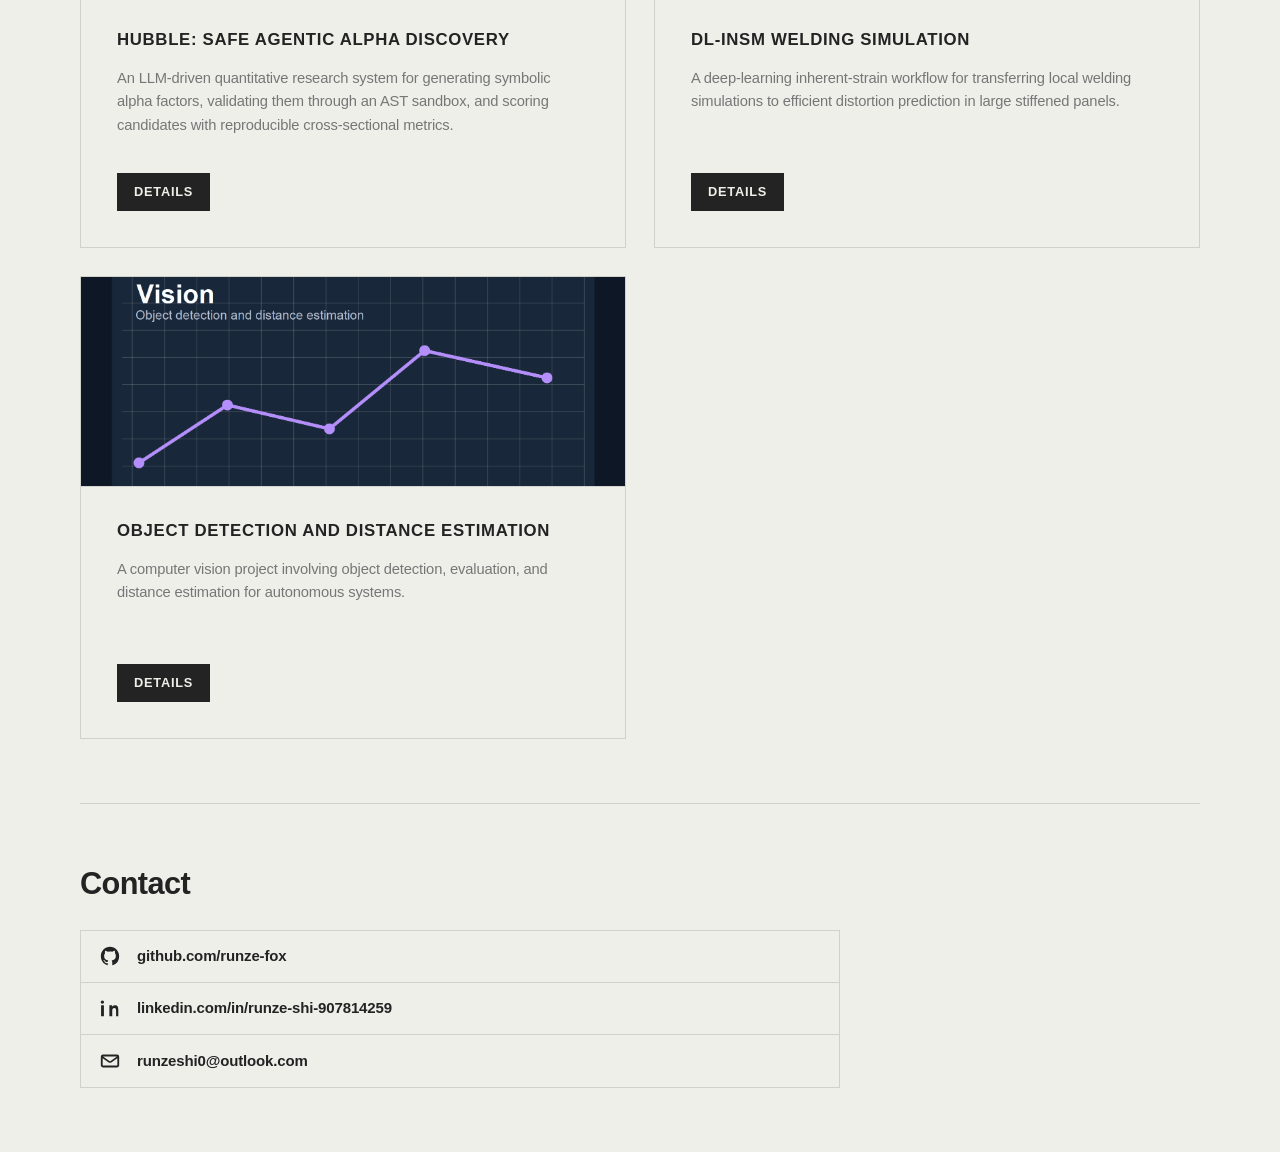
==== commit f58eabaf: "Refresh Hubble portfolio project" ====
--- a/index.html
+++ b/index.html
@@ -5,7 +5,7 @@
   <meta charset="UTF-8">
   <meta name="viewport" content="width=device-width, initial-scale=1.0">
   <title>Runze Shi | Portfolio</title>
-  <link rel="stylesheet" href="style.css?v=20260714-1">
+  <link rel="stylesheet" href="style.css?v=20260718-1">
 </head>
 
 <body>
@@ -76,11 +76,11 @@
         </article>
 
         <article class="project-card">
-          <img src="images/hubble-cover.png" alt="Hubble alpha mining system cover">
+          <img src="images/hubble-cover.png" alt="Hubble infrastructure and safety stack">
           <div class="project-card-body">
-            <h3>Hubble: End-to-end Alpha Mining System</h3>
-            <p>An LLM-assisted quantitative research framework for generating, validating, and evaluating equity alpha
-              factors.</p>
+            <h3>Hubble: Safe Agentic Alpha Discovery</h3>
+            <p>An LLM-driven quantitative research system for generating symbolic alpha factors, validating them
+              through an AST sandbox, and scoring candidates with reproducible cross-sectional metrics.</p>
             <a class="details-button" href="projects/hubble.html">DETAILS</a>
           </div>
         </article>
--- a/style.css
+++ b/style.css
@@ -436,6 +436,12 @@
   grid-column: 1 / -1;
 }
 
+.standalone-figure {
+  max-width: 980px;
+  margin: 0;
+  border: 1px solid var(--braun-border);
+}
+
 .figure-placeholder {
   display: grid;
   min-height: 240px;
@@ -483,6 +489,38 @@
   border-left: 4px solid var(--braun-accent-yellow);
 }
 
+.stats-table {
+  width: 100%;
+  max-width: 980px;
+  margin: 0 0 28px;
+  border-collapse: collapse;
+  background: var(--braun-bg);
+  border: 1px solid var(--braun-border);
+  font-size: 0.92rem;
+}
+
+.stats-table th,
+.stats-table td {
+  padding: 14px 16px;
+  border: 1px solid var(--braun-border);
+  text-align: left;
+  vertical-align: top;
+}
+
+.stats-table th {
+  background: var(--braun-surface);
+  color: var(--braun-text-main);
+  font-size: 0.74rem;
+  font-weight: 700;
+  letter-spacing: 0.08em;
+  text-transform: uppercase;
+}
+
+.stats-table td {
+  color: var(--braun-text-main);
+  line-height: 1.45;
+}
+
 .link-list {
   display: flex;
   flex-wrap: wrap;
@@ -554,6 +592,12 @@
     grid-column: auto;
   }
 
+  .stats-table {
+    display: block;
+    overflow-x: auto;
+    white-space: nowrap;
+  }
+
   .project-card-body p {
     min-height: 0;
   }
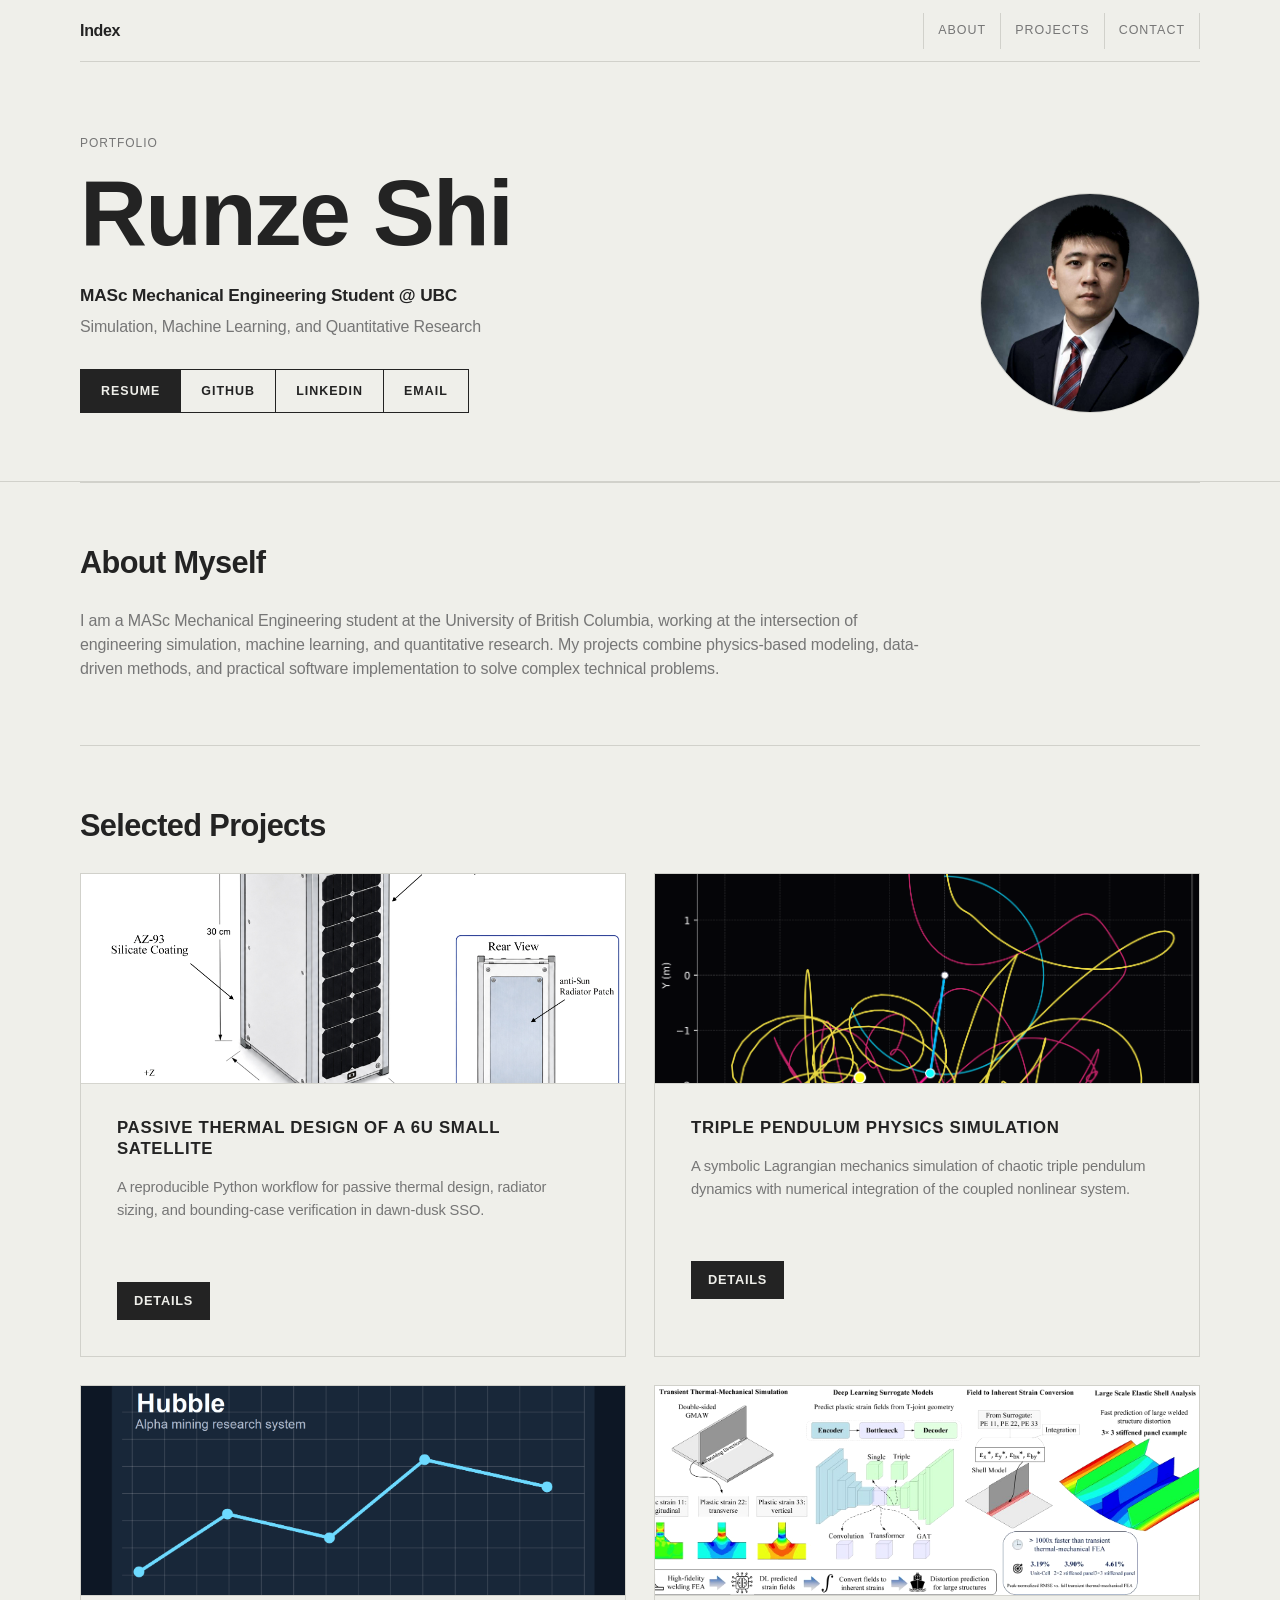
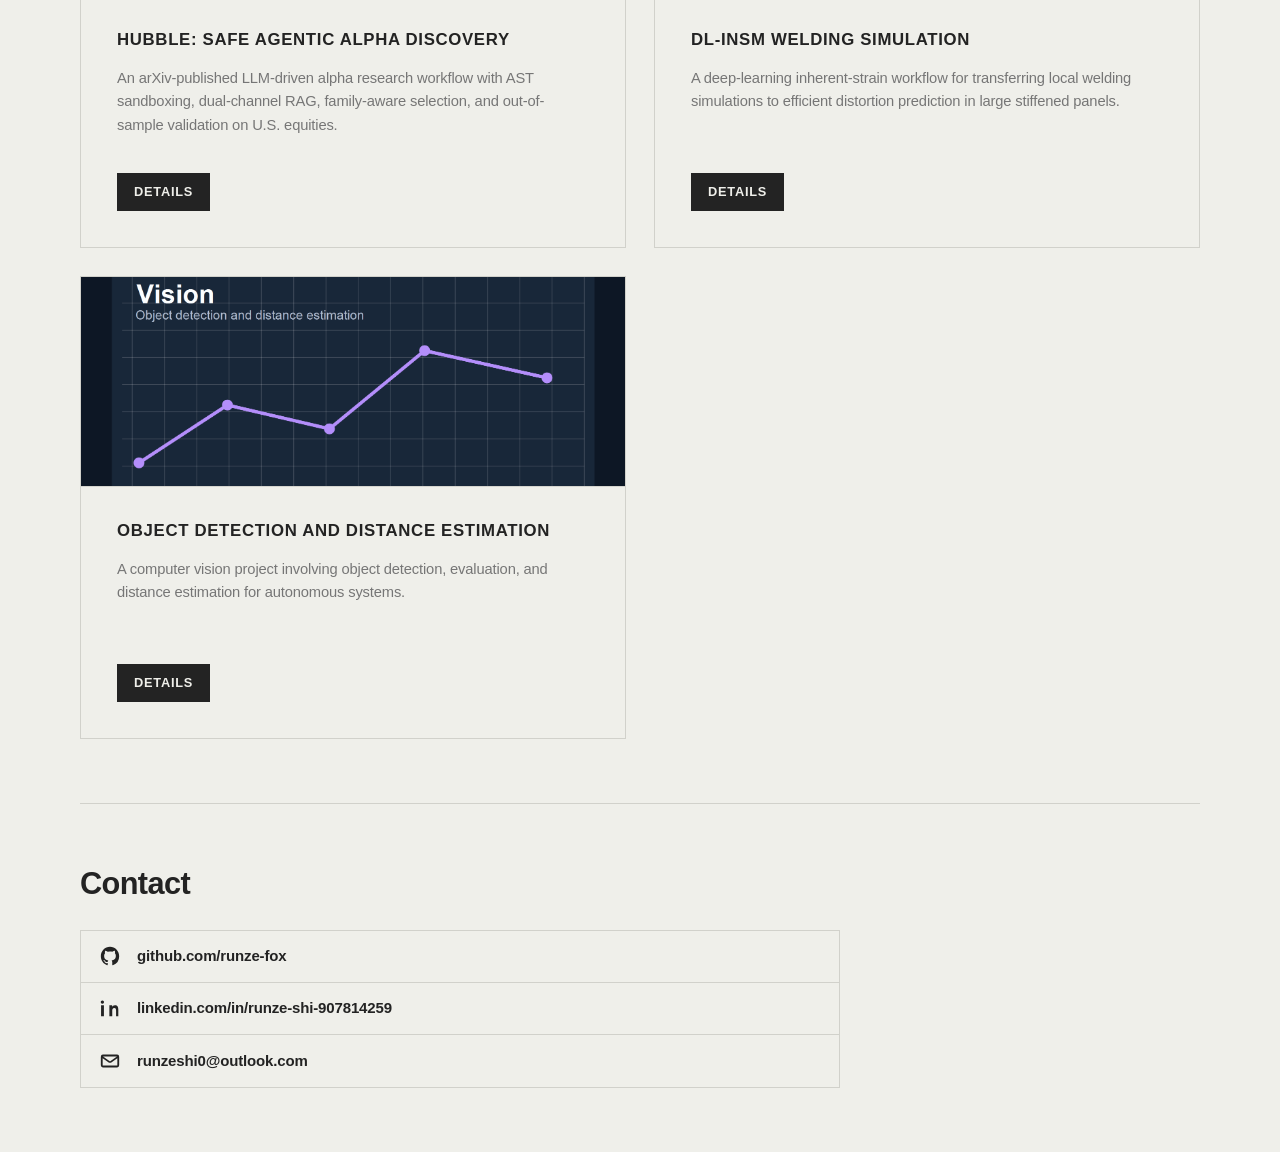
==== commit 9566b124: "Use arXiv Hubble materials" ====
--- a/index.html
+++ b/index.html
@@ -5,7 +5,7 @@
   <meta charset="UTF-8">
   <meta name="viewport" content="width=device-width, initial-scale=1.0">
   <title>Runze Shi | Portfolio</title>
-  <link rel="stylesheet" href="style.css?v=20260718-1">
+  <link rel="stylesheet" href="style.css?v=20260718-2">
 </head>
 
 <body>
@@ -79,8 +79,8 @@
           <img src="images/hubble-cover.png" alt="Hubble infrastructure and safety stack">
           <div class="project-card-body">
             <h3>Hubble: Safe Agentic Alpha Discovery</h3>
-            <p>An LLM-driven quantitative research system for generating symbolic alpha factors, validating them
-              through an AST sandbox, and scoring candidates with reproducible cross-sectional metrics.</p>
+            <p>An arXiv-published LLM-driven alpha research workflow with AST sandboxing, dual-channel RAG, family-aware
+              selection, and out-of-sample validation on U.S. equities.</p>
             <a class="details-button" href="projects/hubble.html">DETAILS</a>
           </div>
         </article>
